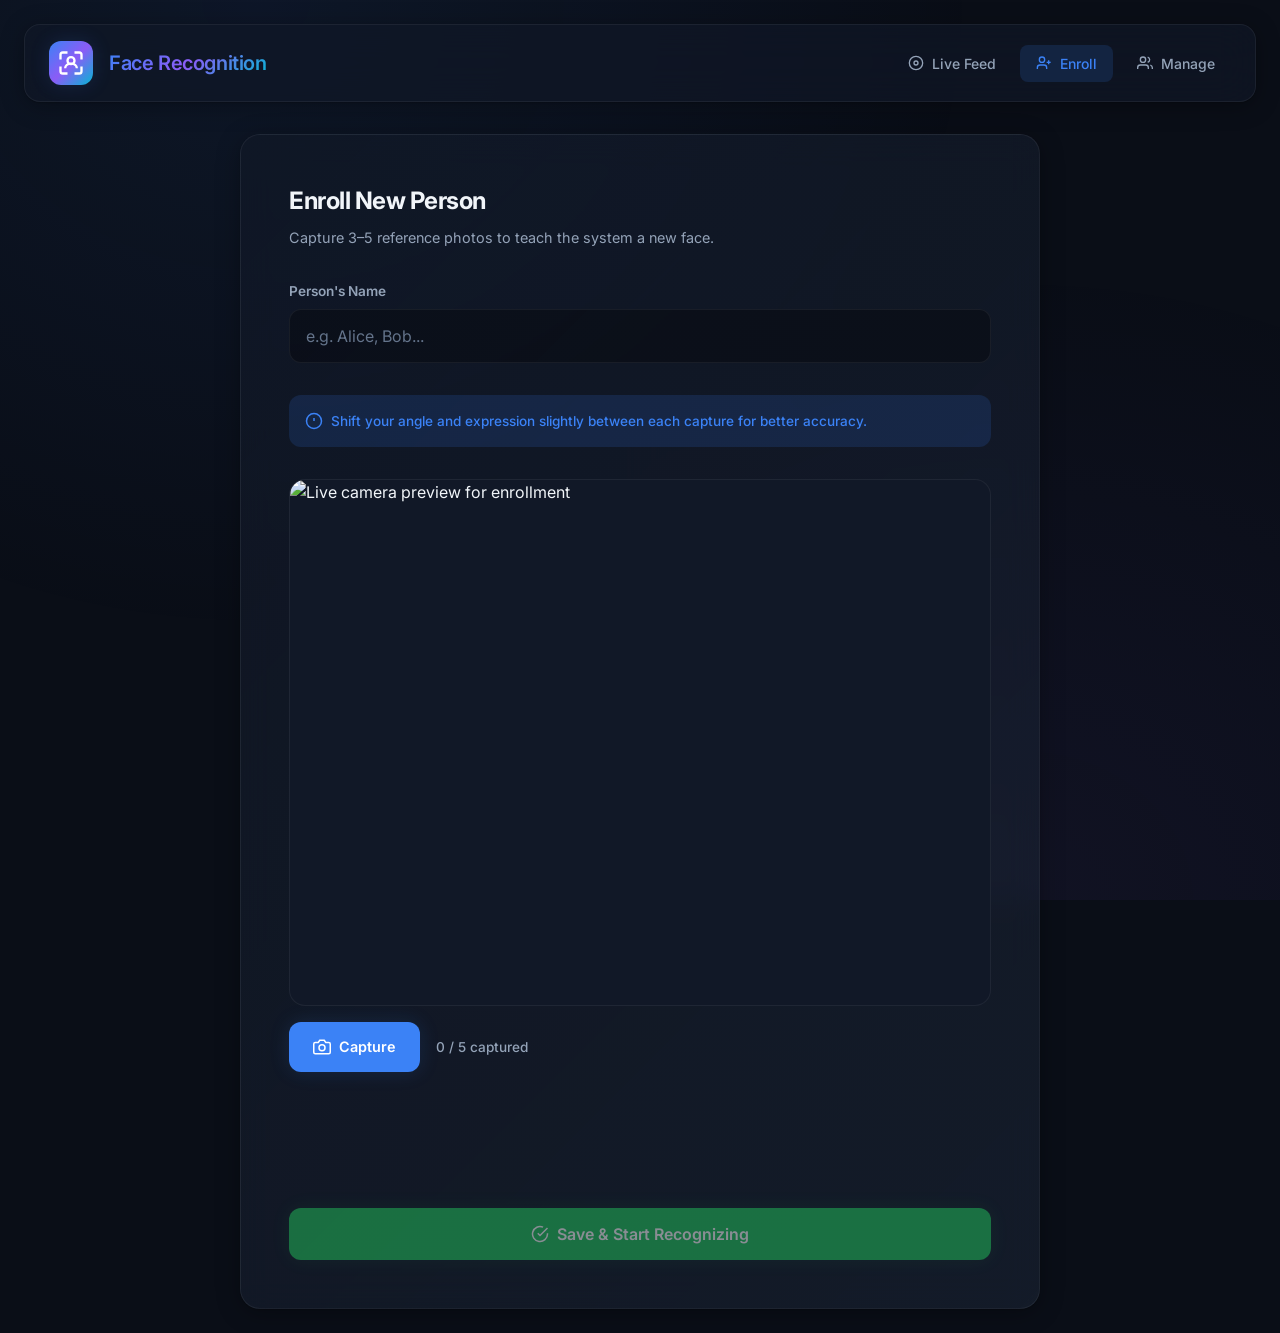
==== templates/enroll.html @ c40dbda9 "Add enrollment HTML page for face recognition This file contains the HTML structure for the enrollme" ====
<!DOCTYPE html>
<html lang="en">
<head>
    <meta charset="UTF-8">
    <meta name="viewport" content="width=device-width, initial-scale=1.0">
    <meta name="description" content="Enroll a new person into the face recognition system — capture reference photos from your webcam.">
    <title>Face Recognition — Enroll New Person</title>
    <link rel="preconnect" href="https://fonts.googleapis.com">
    <link rel="preconnect" href="https://fonts.gstatic.com" crossorigin>
    <link href="https://fonts.googleapis.com/css2?family=Inter:wght@300;400;500;600;700&display=swap" rel="stylesheet">
    <link rel="stylesheet" href="/static/style.css">
</head>
<body>
    <div class="app-container">
        <!-- Header -->
        <header class="app-header">
            <div class="header-left">
                <div class="logo-icon">
                    <svg width="28" height="28" viewBox="0 0 24 24" fill="none" stroke="currentColor" stroke-width="2">
                        <path d="M9 3H5a2 2 0 0 0-2 2v4"/>
                        <path d="M15 3h4a2 2 0 0 1 2 2v4"/>
                        <path d="M9 21H5a2 2 0 0 1-2-2v-4"/>
                        <path d="M15 21h4a2 2 0 0 0 2-2v-4"/>
                        <circle cx="12" cy="10" r="3"/>
                        <path d="M7 16.5c0-2.5 2.2-4 5-4s5 1.5 5 4"/>
                    </svg>
                </div>
                <h1>Face Recognition</h1>
            </div>
            <nav class="header-nav">
                <a href="/" class="nav-link">
                    <svg width="16" height="16" viewBox="0 0 24 24" fill="none" stroke="currentColor" stroke-width="2">
                        <circle cx="12" cy="12" r="10"/>
                        <circle cx="12" cy="12" r="3"/>
                    </svg>
                    Live Feed
                </a>
                <a href="/enroll" class="nav-link active">
                    <svg width="16" height="16" viewBox="0 0 24 24" fill="none" stroke="currentColor" stroke-width="2">
                        <path d="M16 21v-2a4 4 0 0 0-4-4H6a4 4 0 0 0-4 4v2"/>
                        <circle cx="9" cy="7" r="4"/>
                        <line x1="19" y1="8" x2="19" y2="14"/>
                        <line x1="22" y1="11" x2="16" y2="11"/>
                    </svg>
                    Enroll
                </a>
                <a href="/people" class="nav-link">
                    <svg width="16" height="16" viewBox="0 0 24 24" fill="none" stroke="currentColor" stroke-width="2">
                        <path d="M17 21v-2a4 4 0 0 0-4-4H5a4 4 0 0 0-4 4v2"/>
                        <circle cx="9" cy="7" r="4"/>
                        <path d="M23 21v-2a4 4 0 0 0-3-3.87"/>
                        <path d="M16 3.13a4 4 0 0 1 0 7.75"/>
                    </svg>
                    Manage
                </a>
            </nav>
        </header>

        <!-- Main Content -->
        <main class="main-content" style="grid-template-columns: 1fr;">
            <div class="enroll-container">
                <div class="enroll-card">
                    <h2>Enroll New Person</h2>
                    <p class="subtitle">Capture 3–5 reference photos to teach the system a new face.</p>

                    <div id="message-area"></div>

                    <!-- Name Input -->
                    <div class="form-group">
                        <label for="person-name">Person's Name</label>
                        <input type="text" id="person-name" placeholder="e.g. Alice, Bob..." autocomplete="off">
                    </div>

                    <!-- Capture Instructions -->
                    <div class="capture-instruction">
                        <svg width="18" height="18" viewBox="0 0 24 24" fill="none" stroke="currentColor" stroke-width="2">
                            <circle cx="12" cy="12" r="10"/>
                            <line x1="12" y1="8" x2="12" y2="12"/>
                            <line x1="12" y1="16" x2="12.01" y2="16"/>
                        </svg>
                        Shift your angle and expression slightly between each capture for better accuracy.
                    </div>

                    <!-- Live Preview -->
                    <div class="capture-area">
                        <div class="capture-preview-wrapper">
                            <img id="capture-preview" alt="Live camera preview for enrollment">
                            <script>
                                const capturePreview = document.getElementById('capture-preview');
                                const captureState = { active: false, stream: null, timer: null, video: null, canvas: null, ctx: null, lastDataUrl: null };

                                async function startCapturePreview() {
                                    if (captureState.active) return;
                                    try {
                                        const stream = await navigator.mediaDevices.getUserMedia({ video: { facingMode: 'user' }, audio: false });
                                        captureState.stream = stream;
                                        captureState.active = true;
                                        captureState.video = document.createElement('video');
                                        captureState.video.autoplay = true;
                                        captureState.video.playsInline = true;
                                        captureState.video.muted = true;
                                        captureState.video.srcObject = stream;
                                        await captureState.video.play();
                                        captureState.canvas = document.createElement('canvas');
                                        captureState.ctx = captureState.canvas.getContext('2d');

                                        function renderPreview() {
                                            if (!captureState.active || !captureState.ctx) return;
                                            captureState.canvas.width = 640;
                                            captureState.canvas.height = 480;
                                            captureState.ctx.drawImage(captureState.video, 0, 0, 640, 480);
                                            captureState.lastDataUrl = captureState.canvas.toDataURL('image/jpeg', 0.85);
                                            capturePreview.src = captureState.lastDataUrl;
                                        }

                                        captureState.timer = setInterval(renderPreview, 120);
                                    } catch (error) {
                                        console.error('Capture preview failed', error);
                                    }
                                }

                                async function stopCapturePreview() {
                                    captureState.active = false;
                                    if (captureState.timer) clearInterval(captureState.timer);
                                    if (captureState.stream) {
                                        captureState.stream.getTracks().forEach(track => track.stop());
                                    }
                                    captureState.stream = null;
                                }

                                document.addEventListener('visibilitychange', async () => {
                                    if (document.hidden) {
                                        await stopCapturePreview();
                                    } else {
                                        await startCapturePreview();
                                    }
                                });

                                window.addEventListener('pageshow', startCapturePreview);
                                startCapturePreview();
                            </script>
                        </div>
                        <div class="capture-controls">
                            <button id="capture-btn" class="btn btn-capture" onclick="captureFrame()">
                                <svg width="18" height="18" viewBox="0 0 24 24" fill="none" stroke="currentColor" stroke-width="2">
                                    <path d="M23 19a2 2 0 0 1-2 2H3a2 2 0 0 1-2-2V8a2 2 0 0 1 2-2h4l2-3h6l2 3h4a2 2 0 0 1 2 2z"/>
                                    <circle cx="12" cy="13" r="4"/>
                                </svg>
                                Capture
                            </button>
                            <span class="capture-count" id="capture-count">0 / 5 captured</span>
                        </div>
                    </div>

                    <!-- Thumbnails of captured photos -->
                    <div class="thumbnails" id="thumbnails"></div>

                    <!-- Submit -->
                    <button id="submit-btn" class="btn btn-submit" onclick="submitEnrollment()" disabled>
                        <svg width="18" height="18" viewBox="0 0 24 24" fill="none" stroke="currentColor" stroke-width="2">
                            <path d="M22 11.08V12a10 10 0 1 1-5.93-9.14"/>
                            <polyline points="22 4 12 14.01 9 11.01"/>
                        </svg>
                        Save & Start Recognizing
                    </button>
                </div>
            </div>
        </main>
    </div>

    <script>
        const MAX_CAPTURES = 5;
        const MIN_CAPTURES = 3;
        let capturedBlobs = [];

        function showMessage(text, type) {
            const area = document.getElementById('message-area');
            area.innerHTML = `<div class="message message-${type}">${text}</div>`;
            if (type === 'success') {
                setTimeout(() => { window.location.href = '/'; }, 2000);
            }
        }

        async function captureFrame() {
            const name = document.getElementById('person-name').value.trim();
            if (!name) {
                showMessage('Please enter a name first.', 'error');
                return;
            }

            if (capturedBlobs.length >= MAX_CAPTURES) {
                showMessage('Maximum captures reached. Submit to save.', 'error');
                return;
            }

            try {
                if (!captureState.canvas || !captureState.ctx || !captureState.video || captureState.video.readyState < 2) {
                    showMessage('Camera preview is not ready yet. Please wait a moment and try again.', 'error');
                    return;
                }

                captureState.canvas.width = 640;
                captureState.canvas.height = 480;
                captureState.ctx.drawImage(captureState.video, 0, 0, 640, 480);
                const blob = await new Promise((resolve, reject) => {
                    captureState.canvas.toBlob((result) => {
                        if (result) {
                            resolve(result);
                        } else {
                            reject(new Error('Could not create image blob'));
                        }
                    }, 'image/jpeg', 0.9);
                });

                capturedBlobs.push(blob);

                // Add thumbnail
                const url = URL.createObjectURL(blob);
                const thumbs = document.getElementById('thumbnails');
                const div = document.createElement('div');
                div.className = 'thumbnail';
                div.innerHTML = `<img src="${url}" alt="Capture ${capturedBlobs.length}">`;
                thumbs.appendChild(div);

                // Update count
                const count = capturedBlobs.length;
                document.getElementById('capture-count').textContent = `${count} / ${MAX_CAPTURES} captured`;

                // Enable submit if enough captures
                document.getElementById('submit-btn').disabled = count < MIN_CAPTURES;

                // Disable capture if max reached
                if (count >= MAX_CAPTURES) {
                    document.getElementById('capture-btn').disabled = true;
                }
            } catch (err) {
                showMessage('Failed to capture frame. Is the camera running?', 'error');
            }
        }

        async function submitEnrollment() {
            const name = document.getElementById('person-name').value.trim();
            if (!name) {
                showMessage('Please enter a name.', 'error');
                return;
            }

            if (capturedBlobs.length < MIN_CAPTURES) {
                showMessage(`Please capture at least ${MIN_CAPTURES} photos.`, 'error');
                return;
            }

            // Disable buttons during submission
            document.getElementById('submit-btn').disabled = true;
            document.getElementById('capture-btn').disabled = true;
            document.getElementById('submit-btn').textContent = 'Saving...';

            const formData = new FormData();
            formData.append('name', name);
            capturedBlobs.forEach((blob, i) => {
                formData.append('images', blob, `${name}_${i + 1}.jpg`);
            });

            try {
                const resp = await fetch('/enroll', {
                    method: 'POST',
                    body: formData,
                });
                const data = await resp.json();

                if (data.success) {
                    showMessage(data.message + ' Redirecting...', 'success');
                } else {
                    showMessage(data.error || 'Enrollment failed.', 'error');
                    document.getElementById('submit-btn').disabled = false;
                    document.getElementById('submit-btn').textContent = 'Save & Start Recognizing';
                }
            } catch (err) {
                showMessage('Network error during enrollment.', 'error');
                document.getElementById('submit-btn').disabled = false;
                document.getElementById('submit-btn').textContent = 'Save & Start Recognizing';
            }
        }
    </script>
</body>
</html>
---- static/style.css ----
/* ==========================================================================
   Face Recognition Web App — Style System
   Modern dark theme with glassmorphism, premium typography, and micro-animations.
   ========================================================================== */

/* --- Reset & Base --- */
*,
*::before,
*::after {
    margin: 0;
    padding: 0;
    box-sizing: border-box;
}

:root {
    /* Color palette */
    --bg-primary: #0a0e17;
    --bg-secondary: #111827;
    --bg-card: rgba(17, 24, 39, 0.7);
    --bg-card-hover: rgba(25, 35, 55, 0.8);
    --glass-border: rgba(255, 255, 255, 0.06);
    --glass-shine: rgba(255, 255, 255, 0.03);

    --text-primary: #f1f5f9;
    --text-secondary: #94a3b8;
    --text-muted: #64748b;

    --accent-green: #22c55e;
    --accent-green-soft: rgba(34, 197, 94, 0.15);
    --accent-blue: #3b82f6;
    --accent-blue-soft: rgba(59, 130, 246, 0.15);
    --accent-cyan: #06b6d4;
    --accent-cyan-soft: rgba(6, 182, 212, 0.12);
    --accent-red: #ef4444;
    --accent-red-soft: rgba(239, 68, 68, 0.15);
    --accent-purple: #a78bfa;
    --accent-purple-soft: rgba(167, 139, 250, 0.12);

    /* Gradients */
    --gradient-brand: linear-gradient(135deg, #3b82f6, #8b5cf6, #06b6d4);
    --gradient-card: linear-gradient(135deg, var(--bg-card), rgba(30, 41, 59, 0.5));

    /* Spacing */
    --space-xs: 4px;
    --space-sm: 8px;
    --space-md: 16px;
    --space-lg: 24px;
    --space-xl: 32px;
    --space-2xl: 48px;

    /* Radius */
    --radius-sm: 8px;
    --radius-md: 12px;
    --radius-lg: 16px;
    --radius-xl: 20px;

    /* Shadows */
    --shadow-card: 0 4px 24px rgba(0, 0, 0, 0.3), 0 1px 2px rgba(0, 0, 0, 0.2);
    --shadow-glow-blue: 0 0 20px rgba(59, 130, 246, 0.15);
    --shadow-glow-green: 0 0 20px rgba(34, 197, 94, 0.15);

    /* Transitions */
    --transition-fast: 150ms ease;
    --transition-normal: 250ms ease;
    --transition-smooth: 350ms cubic-bezier(0.4, 0, 0.2, 1);
}

html {
    font-size: 16px;
    -webkit-font-smoothing: antialiased;
    -moz-osx-font-smoothing: grayscale;
}

body {
    font-family: 'Inter', -apple-system, BlinkMacSystemFont, 'Segoe UI', Roboto, sans-serif;
    background: var(--bg-primary);
    color: var(--text-primary);
    min-height: 100vh;
    line-height: 1.5;
}

/* Subtle background texture */
body::before {
    content: '';
    position: fixed;
    inset: 0;
    background:
        radial-gradient(ellipse at 20% 0%, rgba(59, 130, 246, 0.08) 0%, transparent 50%),
        radial-gradient(ellipse at 80% 100%, rgba(139, 92, 246, 0.06) 0%, transparent 50%);
    pointer-events: none;
    z-index: 0;
}

/* --- Layout --- */
.app-container {
    position: relative;
    z-index: 1;
    max-width: 1400px;
    margin: 0 auto;
    padding: var(--space-lg);
    min-height: 100vh;
    display: flex;
    flex-direction: column;
}

/* --- Header --- */
.app-header {
    display: flex;
    align-items: center;
    justify-content: space-between;
    padding: var(--space-md) var(--space-lg);
    margin-bottom: var(--space-xl);
    background: var(--bg-card);
    backdrop-filter: blur(20px);
    -webkit-backdrop-filter: blur(20px);
    border: 1px solid var(--glass-border);
    border-radius: var(--radius-lg);
    box-shadow: var(--shadow-card);
}

.header-left {
    display: flex;
    align-items: center;
    gap: var(--space-md);
}

.logo-icon {
    width: 44px;
    height: 44px;
    display: flex;
    align-items: center;
    justify-content: center;
    background: var(--gradient-brand);
    border-radius: var(--radius-md);
    color: white;
    box-shadow: var(--shadow-glow-blue);
}

.app-header h1 {
    font-size: 1.25rem;
    font-weight: 600;
    letter-spacing: -0.02em;
    background: var(--gradient-brand);
    -webkit-background-clip: text;
    -webkit-text-fill-color: transparent;
    background-clip: text;
}

.header-nav {
    display: flex;
    gap: var(--space-sm);
}

.nav-link {
    display: flex;
    align-items: center;
    gap: var(--space-sm);
    padding: var(--space-sm) var(--space-md);
    border-radius: var(--radius-sm);
    text-decoration: none;
    color: var(--text-secondary);
    font-size: 0.875rem;
    font-weight: 500;
    transition: all var(--transition-normal);
}

.nav-link:hover {
    color: var(--text-primary);
    background: rgba(255, 255, 255, 0.05);
}

.nav-link.active {
    color: var(--accent-blue);
    background: var(--accent-blue-soft);
}

/* --- Main Content --- */
.main-content {
    display: grid;
    grid-template-columns: 1fr 320px;
    gap: var(--space-xl);
    flex: 1;
}

/* --- Video Feed --- */
.video-section {
    display: flex;
    flex-direction: column;
}

.video-wrapper {
    position: relative;
    background: var(--bg-secondary);
    border-radius: var(--radius-xl);
    overflow: hidden;
    border: 1px solid var(--glass-border);
    box-shadow: var(--shadow-card);
    aspect-ratio: 4/3;
}

.video-wrapper img {
    width: 100%;
    height: 100%;
    object-fit: cover;
    display: block;
}

.video-badge {
    position: absolute;
    top: var(--space-md);
    left: var(--space-md);
    display: flex;
    align-items: center;
    gap: 6px;
    padding: 4px 12px;
    border-radius: 20px;
    font-size: 0.7rem;
    font-weight: 700;
    letter-spacing: 0.08em;
    text-transform: uppercase;
    z-index: 2;
}

.live-badge {
    background: rgba(239, 68, 68, 0.85);
    color: white;
    backdrop-filter: blur(8px);
    -webkit-backdrop-filter: blur(8px);
}

.pulse-dot {
    width: 8px;
    height: 8px;
    background: white;
    border-radius: 50%;
    animation: pulse 1.5s ease-in-out infinite;
}

@keyframes pulse {
    0%, 100% { opacity: 1; transform: scale(1); }
    50% { opacity: 0.5; transform: scale(0.8); }
}

/* --- Info Panel --- */
.info-panel {
    display: flex;
    flex-direction: column;
    gap: var(--space-md);
}

.panel-card {
    display: flex;
    align-items: center;
    gap: var(--space-md);
    padding: var(--space-lg);
    background: var(--gradient-card);
    backdrop-filter: blur(16px);
    -webkit-backdrop-filter: blur(16px);
    border: 1px solid var(--glass-border);
    border-radius: var(--radius-lg);
    box-shadow: var(--shadow-card);
    transition: all var(--transition-smooth);
}

.panel-card:hover {
    background: var(--bg-card-hover);
    border-color: rgba(255, 255, 255, 0.1);
    transform: translateY(-2px);
}

.card-icon {
    width: 48px;
    height: 48px;
    display: flex;
    align-items: center;
    justify-content: center;
    border-radius: var(--radius-md);
    flex-shrink: 0;
}

.people-icon {
    background: var(--accent-green-soft);
    color: var(--accent-green);
}

.fps-icon {
    background: var(--accent-cyan-soft);
    color: var(--accent-cyan);
}

.threshold-icon {
    background: var(--accent-purple-soft);
    color: var(--accent-purple);
}

.card-content {
    display: flex;
    flex-direction: column;
}

.card-value {
    font-size: 1.5rem;
    font-weight: 700;
    letter-spacing: -0.02em;
    line-height: 1.2;
}

.card-label {
    font-size: 0.8rem;
    color: var(--text-muted);
    font-weight: 500;
}

/* --- Enroll Button --- */
.enroll-button {
    display: flex;
    align-items: center;
    justify-content: center;
    gap: var(--space-sm);
    padding: var(--space-md) var(--space-lg);
    background: var(--gradient-brand);
    color: white;
    border: none;
    border-radius: var(--radius-md);
    font-size: 0.9rem;
    font-weight: 600;
    font-family: inherit;
    text-decoration: none;
    cursor: pointer;
    transition: all var(--transition-smooth);
    box-shadow: var(--shadow-glow-blue);
}

.enroll-button:hover {
    transform: translateY(-2px);
    box-shadow: 0 0 30px rgba(59, 130, 246, 0.3);
}

.enroll-button:active {
    transform: translateY(0);
}

/* --- Pipeline Info --- */
.pipeline-info {
    padding: var(--space-lg);
    background: var(--gradient-card);
    backdrop-filter: blur(16px);
    -webkit-backdrop-filter: blur(16px);
    border: 1px solid var(--glass-border);
    border-radius: var(--radius-lg);
    box-shadow: var(--shadow-card);
}

.pipeline-info h3 {
    font-size: 0.8rem;
    font-weight: 600;
    text-transform: uppercase;
    letter-spacing: 0.08em;
    color: var(--text-muted);
    margin-bottom: var(--space-md);
}

.pipeline-steps {
    display: flex;
    flex-direction: column;
    gap: 0;
}

.pipeline-step {
    display: flex;
    align-items: center;
    gap: var(--space-md);
    padding: var(--space-sm) 0;
}

.step-number {
    width: 28px;
    height: 28px;
    display: flex;
    align-items: center;
    justify-content: center;
    background: var(--accent-blue-soft);
    color: var(--accent-blue);
    border-radius: 50%;
    font-size: 0.75rem;
    font-weight: 700;
    flex-shrink: 0;
}

.step-text {
    display: flex;
    flex-direction: column;
}

.step-text strong {
    font-size: 0.85rem;
    font-weight: 600;
    color: var(--text-primary);
}

.step-text span {
    font-size: 0.75rem;
    color: var(--text-muted);
}

.pipeline-connector {
    width: 2px;
    height: 12px;
    background: rgba(59, 130, 246, 0.2);
    margin-left: 13px;
    border-radius: 1px;
}

/* ==========================================================================
   Enrollment Page
   ========================================================================== */

.enroll-container {
    max-width: 800px;
    margin: 0 auto;
    width: 100%;
}

.enroll-card {
    background: var(--gradient-card);
    backdrop-filter: blur(16px);
    -webkit-backdrop-filter: blur(16px);
    border: 1px solid var(--glass-border);
    border-radius: var(--radius-xl);
    box-shadow: var(--shadow-card);
    padding: var(--space-2xl);
}

.enroll-card h2 {
    font-size: 1.5rem;
    font-weight: 700;
    letter-spacing: -0.02em;
    margin-bottom: var(--space-sm);
}

.enroll-card .subtitle {
    color: var(--text-secondary);
    font-size: 0.9rem;
    margin-bottom: var(--space-xl);
}

.form-group {
    margin-bottom: var(--space-xl);
}

.form-group label {
    display: block;
    font-size: 0.85rem;
    font-weight: 600;
    margin-bottom: var(--space-sm);
    color: var(--text-secondary);
}

.form-group input[type="text"] {
    width: 100%;
    padding: var(--space-md);
    background: rgba(0, 0, 0, 0.3);
    border: 1px solid var(--glass-border);
    border-radius: var(--radius-md);
    color: var(--text-primary);
    font-family: inherit;
    font-size: 1rem;
    transition: border-color var(--transition-normal);
    outline: none;
}

.form-group input[type="text"]:focus {
    border-color: var(--accent-blue);
    box-shadow: 0 0 0 3px var(--accent-blue-soft);
}

.form-group input[type="text"]::placeholder {
    color: var(--text-muted);
}

/* Capture area */
.capture-area {
    margin-bottom: var(--space-xl);
}

.capture-preview-wrapper {
    position: relative;
    background: var(--bg-secondary);
    border-radius: var(--radius-lg);
    overflow: hidden;
    border: 1px solid var(--glass-border);
    aspect-ratio: 4/3;
    margin-bottom: var(--space-md);
}

.capture-preview-wrapper img {
    width: 100%;
    height: 100%;
    object-fit: cover;
    display: block;
}

.capture-controls {
    display: flex;
    gap: var(--space-md);
    align-items: center;
}

.btn {
    display: inline-flex;
    align-items: center;
    justify-content: center;
    gap: var(--space-sm);
    padding: var(--space-md) var(--space-lg);
    border: none;
    border-radius: var(--radius-md);
    font-family: inherit;
    font-size: 0.9rem;
    font-weight: 600;
    cursor: pointer;
    transition: all var(--transition-smooth);
}

.btn-capture {
    background: var(--accent-blue);
    color: white;
    box-shadow: var(--shadow-glow-blue);
}

.btn-capture:hover {
    background: #2563eb;
    transform: translateY(-1px);
    box-shadow: 0 0 30px rgba(59, 130, 246, 0.3);
}

.btn-capture:disabled {
    opacity: 0.5;
    cursor: not-allowed;
    transform: none;
}

.btn-submit {
    background: var(--accent-green);
    color: white;
    box-shadow: var(--shadow-glow-green);
    width: 100%;
    padding: var(--space-md) var(--space-xl);
    font-size: 1rem;
}

.btn-submit:hover {
    background: #16a34a;
    transform: translateY(-1px);
}

.btn-submit:disabled {
    opacity: 0.5;
    cursor: not-allowed;
    transform: none;
}

.capture-count {
    font-size: 0.85rem;
    color: var(--text-secondary);
    font-weight: 500;
}

/* Thumbnails */
.thumbnails {
    display: flex;
    gap: var(--space-sm);
    flex-wrap: wrap;
    margin-bottom: var(--space-xl);
    min-height: 72px;
}

.thumbnail {
    width: 72px;
    height: 72px;
    border-radius: var(--radius-sm);
    overflow: hidden;
    border: 2px solid var(--accent-green);
    animation: fadeScaleIn 0.3s ease;
}

.thumbnail img {
    width: 100%;
    height: 100%;
    object-fit: cover;
}

@keyframes fadeScaleIn {
    from { opacity: 0; transform: scale(0.8); }
    to { opacity: 1; transform: scale(1); }
}

/* Capture instruction */
.capture-instruction {
    display: flex;
    align-items: center;
    gap: var(--space-sm);
    padding: var(--space-md);
    background: var(--accent-blue-soft);
    border-radius: var(--radius-md);
    margin-bottom: var(--space-xl);
    font-size: 0.85rem;
    color: var(--accent-blue);
    font-weight: 500;
}

/* Success / Error messages */
.message {
    padding: var(--space-md) var(--space-lg);
    border-radius: var(--radius-md);
    font-size: 0.9rem;
    font-weight: 500;
    margin-bottom: var(--space-lg);
    animation: fadeScaleIn 0.3s ease;
}

.message-success {
    background: var(--accent-green-soft);
    color: var(--accent-green);
    border: 1px solid rgba(34, 197, 94, 0.2);
}

.message-error {
    background: var(--accent-red-soft);
    color: var(--accent-red);
    border: 1px solid rgba(239, 68, 68, 0.2);
}

/* ==========================================================================
   Responsive
   ========================================================================== */

@media (max-width: 900px) {
    .main-content {
        grid-template-columns: 1fr;
    }

    .info-panel {
        display: grid;
        grid-template-columns: repeat(3, 1fr);
        gap: var(--space-md);
    }

    .enroll-button {
        grid-column: 1 / -1;
    }

    .pipeline-info {
        grid-column: 1 / -1;
    }
}

@media (max-width: 600px) {
    .app-container {
        padding: var(--space-md);
    }

    .app-header {
        flex-direction: column;
        gap: var(--space-md);
        padding: var(--space-md);
    }

    .info-panel {
        grid-template-columns: 1fr;
    }

    .panel-card {
        padding: var(--space-md);
    }
}
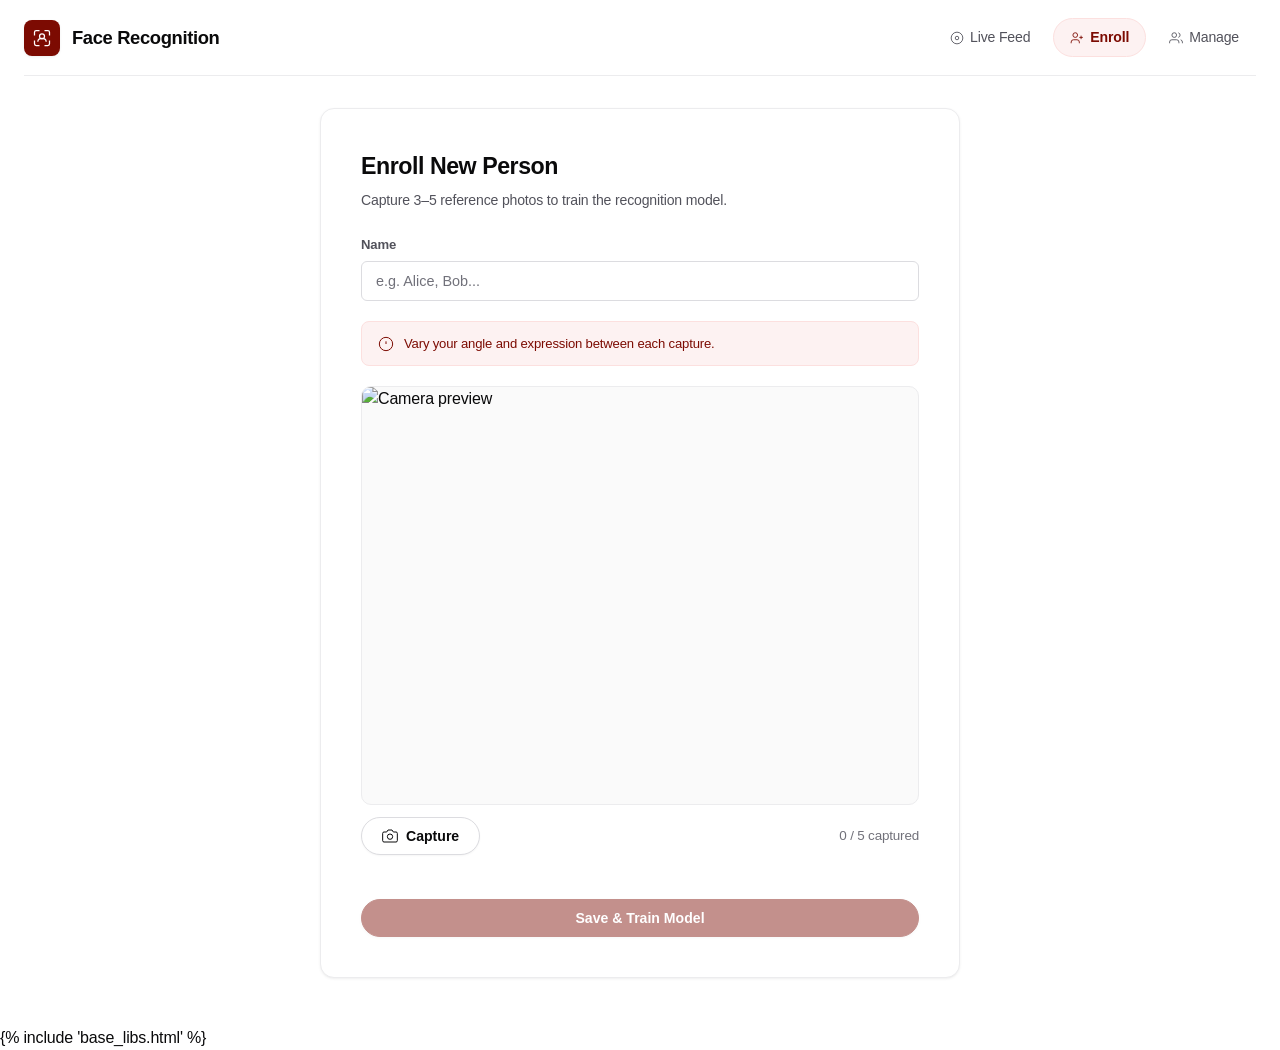
==== commit 4baef849: "Refactor enroll.html for clarity and functionality Updated the enrollment page to improve clarity an" ====
--- a/templates/enroll.html
+++ b/templates/enroll.html
@@ -1,22 +1,18 @@
 <!DOCTYPE html>
-<html lang="en">
+<html lang="en" class="lenis">
 <head>
     <meta charset="UTF-8">
     <meta name="viewport" content="width=device-width, initial-scale=1.0">
-    <meta name="description" content="Enroll a new person into the face recognition system — capture reference photos from your webcam.">
-    <title>Face Recognition — Enroll New Person</title>
-    <link rel="preconnect" href="https://fonts.googleapis.com">
-    <link rel="preconnect" href="https://fonts.gstatic.com" crossorigin>
-    <link href="https://fonts.googleapis.com/css2?family=Inter:wght@300;400;500;600;700&display=swap" rel="stylesheet">
+    <meta name="description" content="Enroll a new person into the face recognition system.">
+    <title>Face Recognition — Enroll</title>
     <link rel="stylesheet" href="/static/style.css">
 </head>
 <body>
     <div class="app-container">
-        <!-- Header -->
         <header class="app-header">
             <div class="header-left">
                 <div class="logo-icon">
-                    <svg width="28" height="28" viewBox="0 0 24 24" fill="none" stroke="currentColor" stroke-width="2">
+                    <svg width="20" height="20" viewBox="0 0 24 24" fill="none" stroke="currentColor" stroke-width="1.5">
                         <path d="M9 3H5a2 2 0 0 0-2 2v4"/>
                         <path d="M15 3h4a2 2 0 0 1 2 2v4"/>
                         <path d="M9 21H5a2 2 0 0 1-2-2v-4"/>
@@ -29,62 +25,41 @@
             </div>
             <nav class="header-nav">
                 <a href="/" class="nav-link">
-                    <svg width="16" height="16" viewBox="0 0 24 24" fill="none" stroke="currentColor" stroke-width="2">
-                        <circle cx="12" cy="12" r="10"/>
-                        <circle cx="12" cy="12" r="3"/>
-                    </svg>
+                    <svg width="14" height="14" viewBox="0 0 24 24" fill="none" stroke="currentColor" stroke-width="1.5"><circle cx="12" cy="12" r="10"/><circle cx="12" cy="12" r="3"/></svg>
                     Live Feed
                 </a>
                 <a href="/enroll" class="nav-link active">
-                    <svg width="16" height="16" viewBox="0 0 24 24" fill="none" stroke="currentColor" stroke-width="2">
-                        <path d="M16 21v-2a4 4 0 0 0-4-4H6a4 4 0 0 0-4 4v2"/>
-                        <circle cx="9" cy="7" r="4"/>
-                        <line x1="19" y1="8" x2="19" y2="14"/>
-                        <line x1="22" y1="11" x2="16" y2="11"/>
-                    </svg>
+                    <svg width="14" height="14" viewBox="0 0 24 24" fill="none" stroke="currentColor" stroke-width="1.5"><path d="M16 21v-2a4 4 0 0 0-4-4H6a4 4 0 0 0-4 4v2"/><circle cx="9" cy="7" r="4"/><line x1="19" y1="8" x2="19" y2="14"/><line x1="22" y1="11" x2="16" y2="11"/></svg>
                     Enroll
                 </a>
                 <a href="/people" class="nav-link">
-                    <svg width="16" height="16" viewBox="0 0 24 24" fill="none" stroke="currentColor" stroke-width="2">
-                        <path d="M17 21v-2a4 4 0 0 0-4-4H5a4 4 0 0 0-4 4v2"/>
-                        <circle cx="9" cy="7" r="4"/>
-                        <path d="M23 21v-2a4 4 0 0 0-3-3.87"/>
-                        <path d="M16 3.13a4 4 0 0 1 0 7.75"/>
-                    </svg>
+                    <svg width="14" height="14" viewBox="0 0 24 24" fill="none" stroke="currentColor" stroke-width="1.5"><path d="M17 21v-2a4 4 0 0 0-4-4H5a4 4 0 0 0-4 4v2"/><circle cx="9" cy="7" r="4"/><path d="M23 21v-2a4 4 0 0 0-3-3.87"/><path d="M16 3.13a4 4 0 0 1 0 7.75"/></svg>
                     Manage
                 </a>
             </nav>
         </header>
 
-        <!-- Main Content -->
         <main class="main-content" style="grid-template-columns: 1fr;">
             <div class="enroll-container">
                 <div class="enroll-card">
                     <h2>Enroll New Person</h2>
-                    <p class="subtitle">Capture 3–5 reference photos to teach the system a new face.</p>
+                    <p class="subtitle">Capture 3–5 reference photos to train the recognition model.</p>
 
                     <div id="message-area"></div>
 
-                    <!-- Name Input -->
                     <div class="form-group">
-                        <label for="person-name">Person's Name</label>
+                        <label for="person-name">Name</label>
                         <input type="text" id="person-name" placeholder="e.g. Alice, Bob..." autocomplete="off">
                     </div>
 
-                    <!-- Capture Instructions -->
                     <div class="capture-instruction">
-                        <svg width="18" height="18" viewBox="0 0 24 24" fill="none" stroke="currentColor" stroke-width="2">
-                            <circle cx="12" cy="12" r="10"/>
-                            <line x1="12" y1="8" x2="12" y2="12"/>
-                            <line x1="12" y1="16" x2="12.01" y2="16"/>
-                        </svg>
-                        Shift your angle and expression slightly between each capture for better accuracy.
+                        <svg width="16" height="16" viewBox="0 0 24 24" fill="none" stroke="currentColor" stroke-width="1.5"><circle cx="12" cy="12" r="10"/><line x1="12" y1="8" x2="12" y2="12"/><line x1="12" y1="16" x2="12.01" y2="16"/></svg>
+                        Vary your angle and expression between each capture.
                     </div>
 
-                    <!-- Live Preview -->
                     <div class="capture-area">
                         <div class="capture-preview-wrapper">
-                            <img id="capture-preview" alt="Live camera preview for enrollment">
+                            <img id="capture-preview" alt="Camera preview">
                             <script>
                                 const capturePreview = document.getElementById('capture-preview');
                                 const captureState = { active: false, stream: null, timer: null, video: null, canvas: null, ctx: null, lastDataUrl: null };
@@ -129,39 +104,26 @@
                                 }
 
                                 document.addEventListener('visibilitychange', async () => {
-                                    if (document.hidden) {
-                                        await stopCapturePreview();
-                                    } else {
-                                        await startCapturePreview();
-                                    }
+                                    if (document.hidden) await stopCapturePreview();
+                                    else await startCapturePreview();
                                 });
-
                                 window.addEventListener('pageshow', startCapturePreview);
                                 startCapturePreview();
                             </script>
                         </div>
                         <div class="capture-controls">
                             <button id="capture-btn" class="btn btn-capture" onclick="captureFrame()">
-                                <svg width="18" height="18" viewBox="0 0 24 24" fill="none" stroke="currentColor" stroke-width="2">
-                                    <path d="M23 19a2 2 0 0 1-2 2H3a2 2 0 0 1-2-2V8a2 2 0 0 1 2-2h4l2-3h6l2 3h4a2 2 0 0 1 2 2z"/>
-                                    <circle cx="12" cy="13" r="4"/>
-                                </svg>
+                                <svg width="16" height="16" viewBox="0 0 24 24" fill="none" stroke="currentColor" stroke-width="1.5"><path d="M23 19a2 2 0 0 1-2 2H3a2 2 0 0 1-2-2V8a2 2 0 0 1 2-2h4l2-3h6l2 3h4a2 2 0 0 1 2 2z"/><circle cx="12" cy="13" r="4"/></svg>
                                 Capture
                             </button>
                             <span class="capture-count" id="capture-count">0 / 5 captured</span>
                         </div>
                     </div>
 
-                    <!-- Thumbnails of captured photos -->
                     <div class="thumbnails" id="thumbnails"></div>
 
-                    <!-- Submit -->
                     <button id="submit-btn" class="btn btn-submit" onclick="submitEnrollment()" disabled>
-                        <svg width="18" height="18" viewBox="0 0 24 24" fill="none" stroke="currentColor" stroke-width="2">
-                            <path d="M22 11.08V12a10 10 0 1 1-5.93-9.14"/>
-                            <polyline points="22 4 12 14.01 9 11.01"/>
-                        </svg>
-                        Save & Start Recognizing
+                        Save & Train Model
                     </button>
                 </div>
             </div>
@@ -176,45 +138,26 @@
         function showMessage(text, type) {
             const area = document.getElementById('message-area');
             area.innerHTML = `<div class="message message-${type}">${text}</div>`;
-            if (type === 'success') {
-                setTimeout(() => { window.location.href = '/'; }, 2000);
-            }
+            if (type === 'success') setTimeout(() => { window.location.href = '/'; }, 1800);
         }
 
         async function captureFrame() {
             const name = document.getElementById('person-name').value.trim();
-            if (!name) {
-                showMessage('Please enter a name first.', 'error');
-                return;
-            }
-
-            if (capturedBlobs.length >= MAX_CAPTURES) {
-                showMessage('Maximum captures reached. Submit to save.', 'error');
-                return;
-            }
+            if (!name) { showMessage('Please enter a name first.', 'error'); return; }
+            if (capturedBlobs.length >= MAX_CAPTURES) { showMessage('Maximum captures reached.', 'error'); return; }
 
             try {
                 if (!captureState.canvas || !captureState.ctx || !captureState.video || captureState.video.readyState < 2) {
-                    showMessage('Camera preview is not ready yet. Please wait a moment and try again.', 'error');
-                    return;
+                    showMessage('Camera initializing, please wait...', 'error'); return;
                 }
-
                 captureState.canvas.width = 640;
                 captureState.canvas.height = 480;
                 captureState.ctx.drawImage(captureState.video, 0, 0, 640, 480);
                 const blob = await new Promise((resolve, reject) => {
-                    captureState.canvas.toBlob((result) => {
-                        if (result) {
-                            resolve(result);
-                        } else {
-                            reject(new Error('Could not create image blob'));
-                        }
-                    }, 'image/jpeg', 0.9);
+                    captureState.canvas.toBlob((r) => r ? resolve(r) : reject(new Error('Blob failed')), 'image/jpeg', 0.9);
                 });
 
                 capturedBlobs.push(blob);
-
-                // Add thumbnail
                 const url = URL.createObjectURL(blob);
                 const thumbs = document.getElementById('thumbnails');
                 const div = document.createElement('div');
@@ -222,65 +165,50 @@
                 div.innerHTML = `<img src="${url}" alt="Capture ${capturedBlobs.length}">`;
                 thumbs.appendChild(div);
 
-                // Update count
+                if (typeof gsap !== 'undefined') {
+                    gsap.from(div, { scale: 0.6, opacity: 0, duration: 0.35, ease: 'back.out(1.7)' });
+                }
+
                 const count = capturedBlobs.length;
                 document.getElementById('capture-count').textContent = `${count} / ${MAX_CAPTURES} captured`;
-
-                // Enable submit if enough captures
                 document.getElementById('submit-btn').disabled = count < MIN_CAPTURES;
-
-                // Disable capture if max reached
-                if (count >= MAX_CAPTURES) {
-                    document.getElementById('capture-btn').disabled = true;
-                }
+                if (count >= MAX_CAPTURES) document.getElementById('capture-btn').disabled = true;
             } catch (err) {
-                showMessage('Failed to capture frame. Is the camera running?', 'error');
+                showMessage('Failed to capture frame.', 'error');
             }
         }
 
         async function submitEnrollment() {
             const name = document.getElementById('person-name').value.trim();
-            if (!name) {
-                showMessage('Please enter a name.', 'error');
-                return;
-            }
-
-            if (capturedBlobs.length < MIN_CAPTURES) {
-                showMessage(`Please capture at least ${MIN_CAPTURES} photos.`, 'error');
-                return;
-            }
-
-            // Disable buttons during submission
+            if (!name) { showMessage('Please enter a name.', 'error'); return; }
+            if (capturedBlobs.length < MIN_CAPTURES) { showMessage(`Capture at least ${MIN_CAPTURES} photos.`, 'error'); return; }
+
             document.getElementById('submit-btn').disabled = true;
             document.getElementById('capture-btn').disabled = true;
             document.getElementById('submit-btn').textContent = 'Saving...';
 
             const formData = new FormData();
             formData.append('name', name);
-            capturedBlobs.forEach((blob, i) => {
-                formData.append('images', blob, `${name}_${i + 1}.jpg`);
-            });
+            capturedBlobs.forEach((blob, i) => formData.append('images', blob, `${name}_${i + 1}.jpg`));
 
             try {
-                const resp = await fetch('/enroll', {
-                    method: 'POST',
-                    body: formData,
-                });
+                const resp = await fetch('/enroll', { method: 'POST', body: formData });
                 const data = await resp.json();
-
                 if (data.success) {
                     showMessage(data.message + ' Redirecting...', 'success');
                 } else {
                     showMessage(data.error || 'Enrollment failed.', 'error');
                     document.getElementById('submit-btn').disabled = false;
-                    document.getElementById('submit-btn').textContent = 'Save & Start Recognizing';
+                    document.getElementById('submit-btn').textContent = 'Save & Train Model';
                 }
             } catch (err) {
-                showMessage('Network error during enrollment.', 'error');
+                showMessage('Network error.', 'error');
                 document.getElementById('submit-btn').disabled = false;
-                document.getElementById('submit-btn').textContent = 'Save & Start Recognizing';
+                document.getElementById('submit-btn').textContent = 'Save & Train Model';
             }
         }
     </script>
+
+    {% include 'base_libs.html' %}
 </body>
 </html>
--- a/static/style.css
+++ b/static/style.css
@@ -1,106 +1,149 @@
-/* ==========================================================================
-   Face Recognition Web App — Style System
-   Modern dark theme with glassmorphism, premium typography, and micro-animations.
-   ========================================================================== */
+/* ========================================================================
+   Face Recognition System — FISTA Solutions Light Design System
+   Theme: Crisp White Background (#ffffff) with Maroon (#7c0b02) & Red
+   Typography: Gellix
+   ======================================================================== */
+
+/* --- Gellix Font --- */
+@font-face {
+  font-family: 'gellix';
+  src: url('https://www.fistasolutions.com/_next/static/media/Gellix_Regular-s.p.c1b275dd.woff2') format('woff2');
+  font-weight: 400;
+  font-style: normal;
+  font-display: swap;
+}
+
+@font-face {
+  font-family: 'gellix';
+  src: url('https://www.fistasolutions.com/_next/static/media/Gellix_Medium-s.p.5c3abbc2.woff2') format('woff2');
+  font-weight: 500;
+  font-style: normal;
+  font-display: swap;
+}
+
+@font-face {
+  font-family: 'gellix';
+  src: url('https://www.fistasolutions.com/_next/static/media/Gellix_SemiBold-s.p.f6101fe4.woff2') format('woff2');
+  font-weight: 600;
+  font-style: normal;
+  font-display: swap;
+}
+
+@font-face {
+  font-family: 'gellix';
+  src: url('https://www.fistasolutions.com/_next/static/media/Gellix_Bold-s.p.51c8992e.woff2') format('woff2');
+  font-weight: 700;
+  font-style: normal;
+  font-display: swap;
+}
+
+/* --- Lenis Smooth Scroll --- */
+html.lenis, html.lenis body { height: auto; }
+.lenis.lenis-smooth { scroll-behavior: auto !important; }
+.lenis.lenis-smooth [data-lenis-prevent] { overscroll-behavior: contain; }
+.lenis.lenis-stopped { overflow: hidden; }
+
+/* --- Page Transition Overlay --- */
+.page-transition-overlay {
+    position: fixed;
+    inset: 0;
+    background: #ffffff;
+    z-index: 9999;
+    pointer-events: none;
+    opacity: 1;
+}
+
+/* --- Design Tokens (FISTA Solutions Palette) --- */
+:root {
+    --background: #ffffff;
+    --foreground: #0a0a0b;
+    --surface: #fafafa;
+    --surface-2: #f4f4f5;
+    --surface-warm: #f7f5f2;
+    --card: #ffffff;
+    --card-foreground: var(--foreground);
+
+    /* Text Hierarchy */
+    --text-primary: #0a0a0b;
+    --text-secondary: #52525b;
+    --text-muted: #71717a;
+
+    /* Maroon & Red Palette */
+    --primary: #7c0b02;
+    --primary-rgb: 124, 11, 2;
+    --primary-50: #fdf2f2;
+    --primary-100: #fce0df;
+    --primary-200: #f9c5c3;
+    --primary-300: #f49e9a;
+    --primary-400: #ec6b65;
+    --primary-500: #e04a42;
+    --primary-600: #c92d25;
+    --primary-700: #a7241d;
+    --primary-800: #8b201a;
+    --primary-900: #7c0b02;
+    --primary-950: #450603;
+
+    /* Status Accents */
+    --status-success: #009767;
+    --status-success-soft: #ecfdf5;
+    --status-success-border: #a7f3d0;
+
+    --status-danger: #c92d25;
+    --status-danger-soft: #fdf2f2;
+    --status-danger-border: #fce0df;
+
+    /* Borders */
+    --border: #ececee;
+    --border-strong: #dcdce0;
+    --border-hover: #c92d25;
+
+    /* Shadows */
+    --shadow-xs: 0 1px 2px 0 rgba(10, 10, 11, 0.04);
+    --shadow-sm: 0 1px 3px 0 rgba(10, 10, 11, 0.06), 0 1px 2px -1px rgba(10, 10, 11, 0.04);
+    --shadow-md: 0 4px 14px -3px rgba(10, 10, 11, 0.08), 0 2px 6px -2px rgba(10, 10, 11, 0.04);
+    --shadow-lg: 0 16px 40px -12px rgba(10, 10, 11, 0.12);
+
+    /* Typography & Sizing */
+    --font-stack: 'gellix', -apple-system, BlinkMacSystemFont, sans-serif;
+    --radius-sm: 6px;
+    --radius-md: 10px;
+    --radius-lg: 14px;
+    --radius-full: 9999px;
+    --transition: 180ms cubic-bezier(0.4, 0, 0.2, 1);
+}
 
 /* --- Reset & Base --- */
-*,
-*::before,
-*::after {
-    margin: 0;
-    padding: 0;
-    box-sizing: border-box;
-}
-
-:root {
-    /* Color palette */
-    --bg-primary: #0a0e17;
-    --bg-secondary: #111827;
-    --bg-card: rgba(17, 24, 39, 0.7);
-    --bg-card-hover: rgba(25, 35, 55, 0.8);
-    --glass-border: rgba(255, 255, 255, 0.06);
-    --glass-shine: rgba(255, 255, 255, 0.03);
-
-    --text-primary: #f1f5f9;
-    --text-secondary: #94a3b8;
-    --text-muted: #64748b;
-
-    --accent-green: #22c55e;
-    --accent-green-soft: rgba(34, 197, 94, 0.15);
-    --accent-blue: #3b82f6;
-    --accent-blue-soft: rgba(59, 130, 246, 0.15);
-    --accent-cyan: #06b6d4;
-    --accent-cyan-soft: rgba(6, 182, 212, 0.12);
-    --accent-red: #ef4444;
-    --accent-red-soft: rgba(239, 68, 68, 0.15);
-    --accent-purple: #a78bfa;
-    --accent-purple-soft: rgba(167, 139, 250, 0.12);
-
-    /* Gradients */
-    --gradient-brand: linear-gradient(135deg, #3b82f6, #8b5cf6, #06b6d4);
-    --gradient-card: linear-gradient(135deg, var(--bg-card), rgba(30, 41, 59, 0.5));
-
-    /* Spacing */
-    --space-xs: 4px;
-    --space-sm: 8px;
-    --space-md: 16px;
-    --space-lg: 24px;
-    --space-xl: 32px;
-    --space-2xl: 48px;
-
-    /* Radius */
-    --radius-sm: 8px;
-    --radius-md: 12px;
-    --radius-lg: 16px;
-    --radius-xl: 20px;
-
-    /* Shadows */
-    --shadow-card: 0 4px 24px rgba(0, 0, 0, 0.3), 0 1px 2px rgba(0, 0, 0, 0.2);
-    --shadow-glow-blue: 0 0 20px rgba(59, 130, 246, 0.15);
-    --shadow-glow-green: 0 0 20px rgba(34, 197, 94, 0.15);
-
-    /* Transitions */
-    --transition-fast: 150ms ease;
-    --transition-normal: 250ms ease;
-    --transition-smooth: 350ms cubic-bezier(0.4, 0, 0.2, 1);
-}
-
-html {
-    font-size: 16px;
+*, *::before, *::after { box-sizing: border-box; margin: 0; padding: 0; }
+
+body {
+    font-family: var(--font-stack);
+    background: var(--background);
+    color: var(--foreground);
+    line-height: 1.5;
     -webkit-font-smoothing: antialiased;
     -moz-osx-font-smoothing: grayscale;
-}
-
-body {
-    font-family: 'Inter', -apple-system, BlinkMacSystemFont, 'Segoe UI', Roboto, sans-serif;
-    background: var(--bg-primary);
-    color: var(--text-primary);
-    min-height: 100vh;
-    line-height: 1.5;
-}
-
-/* Subtle background texture */
-body::before {
-    content: '';
-    position: fixed;
-    inset: 0;
-    background:
-        radial-gradient(ellipse at 20% 0%, rgba(59, 130, 246, 0.08) 0%, transparent 50%),
-        radial-gradient(ellipse at 80% 100%, rgba(139, 92, 246, 0.06) 0%, transparent 50%);
-    pointer-events: none;
-    z-index: 0;
-}
+    letter-spacing: -0.011em;
+}
+
+a { color: inherit; text-decoration: none; }
+img { display: block; max-width: 100%; }
 
 /* --- Layout --- */
 .app-container {
-    position: relative;
-    z-index: 1;
-    max-width: 1400px;
+    max-width: 1360px;
     margin: 0 auto;
-    padding: var(--space-lg);
+    padding: 0 24px;
+    display: flex;
+    flex-direction: column;
     min-height: 100vh;
-    display: flex;
-    flex-direction: column;
+}
+
+.main-content {
+    display: grid;
+    grid-template-columns: 1fr 340px;
+    gap: 32px;
+    padding: 32px 0 48px;
+    flex: 1;
 }
 
 /* --- Header --- */
@@ -108,200 +151,176 @@
     display: flex;
     align-items: center;
     justify-content: space-between;
-    padding: var(--space-md) var(--space-lg);
-    margin-bottom: var(--space-xl);
-    background: var(--bg-card);
-    backdrop-filter: blur(20px);
-    -webkit-backdrop-filter: blur(20px);
-    border: 1px solid var(--glass-border);
-    border-radius: var(--radius-lg);
-    box-shadow: var(--shadow-card);
+    padding: 18px 0;
+    border-bottom: 1px solid var(--border);
+    background: var(--background);
 }
 
 .header-left {
     display: flex;
     align-items: center;
-    gap: var(--space-md);
+    gap: 12px;
 }
 
 .logo-icon {
-    width: 44px;
-    height: 44px;
+    width: 36px;
+    height: 36px;
     display: flex;
     align-items: center;
     justify-content: center;
-    background: var(--gradient-brand);
-    border-radius: var(--radius-md);
-    color: white;
-    box-shadow: var(--shadow-glow-blue);
+    border-radius: 8px;
+    background: var(--primary);
+    color: #ffffff;
+    box-shadow: var(--shadow-sm);
 }
 
 .app-header h1 {
-    font-size: 1.25rem;
+    font-size: 1.15rem;
+    font-weight: 700;
+    color: var(--foreground);
+    letter-spacing: -0.02em;
+}
+
+.header-nav {
+    display: flex;
+    gap: 6px;
+}
+
+.nav-link {
+    display: flex;
+    align-items: center;
+    gap: 6px;
+    padding: 8px 16px;
+    font-size: 0.88rem;
+    font-weight: 500;
+    color: var(--text-secondary);
+    border-radius: var(--radius-full);
+    transition: all var(--transition);
+    border: 1px solid transparent;
+}
+
+.nav-link:hover {
+    color: var(--primary);
+    background: var(--primary-50);
+}
+
+.nav-link.active {
+    color: var(--primary);
+    background: var(--primary-50);
+    border-color: var(--primary-100);
     font-weight: 600;
-    letter-spacing: -0.02em;
-    background: var(--gradient-brand);
-    -webkit-background-clip: text;
-    -webkit-text-fill-color: transparent;
-    background-clip: text;
-}
-
-.header-nav {
-    display: flex;
-    gap: var(--space-sm);
-}
-
-.nav-link {
-    display: flex;
-    align-items: center;
-    gap: var(--space-sm);
-    padding: var(--space-sm) var(--space-md);
-    border-radius: var(--radius-sm);
-    text-decoration: none;
-    color: var(--text-secondary);
-    font-size: 0.875rem;
-    font-weight: 500;
-    transition: all var(--transition-normal);
-}
-
-.nav-link:hover {
-    color: var(--text-primary);
-    background: rgba(255, 255, 255, 0.05);
-}
-
-.nav-link.active {
-    color: var(--accent-blue);
-    background: var(--accent-blue-soft);
-}
-
-/* --- Main Content --- */
-.main-content {
-    display: grid;
-    grid-template-columns: 1fr 320px;
-    gap: var(--space-xl);
-    flex: 1;
-}
-
-/* --- Video Feed --- */
+}
+
+.nav-link svg {
+    flex-shrink: 0;
+}
+
+/* --- Video Feed Section --- */
 .video-section {
-    display: flex;
-    flex-direction: column;
+    position: relative;
 }
 
 .video-wrapper {
     position: relative;
-    background: var(--bg-secondary);
-    border-radius: var(--radius-xl);
+    background: var(--surface);
+    border: 1px solid var(--border);
+    border-radius: var(--radius-lg);
     overflow: hidden;
-    border: 1px solid var(--glass-border);
-    box-shadow: var(--shadow-card);
-    aspect-ratio: 4/3;
+    aspect-ratio: 4 / 3;
+    box-shadow: var(--shadow-sm);
 }
 
 .video-wrapper img {
     width: 100%;
     height: 100%;
     object-fit: cover;
-    display: block;
-}
-
-.video-badge {
+}
+
+/* --- Live Badge --- */
+.live-badge {
     position: absolute;
-    top: var(--space-md);
-    left: var(--space-md);
+    top: 14px;
+    left: 14px;
+    z-index: 10;
     display: flex;
     align-items: center;
     gap: 6px;
-    padding: 4px 12px;
-    border-radius: 20px;
-    font-size: 0.7rem;
+    padding: 5px 12px;
+    font-size: 0.72rem;
     font-weight: 700;
     letter-spacing: 0.08em;
-    text-transform: uppercase;
-    z-index: 2;
-}
-
-.live-badge {
-    background: rgba(239, 68, 68, 0.85);
-    color: white;
-    backdrop-filter: blur(8px);
-    -webkit-backdrop-filter: blur(8px);
+    color: var(--primary);
+    background: #ffffff;
+    border: 1px solid var(--primary-200);
+    border-radius: var(--radius-full);
+    box-shadow: var(--shadow-sm);
 }
 
 .pulse-dot {
-    width: 8px;
-    height: 8px;
-    background: white;
+    width: 6px;
+    height: 6px;
     border-radius: 50%;
-    animation: pulse 1.5s ease-in-out infinite;
+    background: var(--primary-600);
+    animation: pulse 1.6s ease-in-out infinite;
 }
 
 @keyframes pulse {
     0%, 100% { opacity: 1; transform: scale(1); }
-    50% { opacity: 0.5; transform: scale(0.8); }
-}
-
-/* --- Info Panel --- */
+    50% { opacity: 0.35; transform: scale(0.85); }
+}
+
+/* --- Info Panel / Sidebar --- */
 .info-panel {
     display: flex;
     flex-direction: column;
-    gap: var(--space-md);
-}
+    gap: 16px;
+}
+
+/* --- Panel Cards --- */
+.panel-card-link { text-decoration: none; color: inherit; display: block; }
 
 .panel-card {
-    display: flex;
-    align-items: center;
-    gap: var(--space-md);
-    padding: var(--space-lg);
-    background: var(--gradient-card);
-    backdrop-filter: blur(16px);
-    -webkit-backdrop-filter: blur(16px);
-    border: 1px solid var(--glass-border);
-    border-radius: var(--radius-lg);
-    box-shadow: var(--shadow-card);
-    transition: all var(--transition-smooth);
+    background: var(--card);
+    border: 1px solid var(--border);
+    border-radius: var(--radius-md);
+    padding: 18px 20px;
+    display: flex;
+    align-items: center;
+    gap: 16px;
+    transition: all var(--transition);
+    box-shadow: var(--shadow-xs);
 }
 
 .panel-card:hover {
-    background: var(--bg-card-hover);
-    border-color: rgba(255, 255, 255, 0.1);
-    transform: translateY(-2px);
+    border-color: var(--primary-200);
+    box-shadow: var(--shadow-sm);
+    background: var(--surface);
 }
 
 .card-icon {
-    width: 48px;
-    height: 48px;
+    width: 42px;
+    height: 42px;
     display: flex;
     align-items: center;
     justify-content: center;
-    border-radius: var(--radius-md);
+    border-radius: 8px;
+    background: var(--primary-50);
+    border: 1px solid var(--primary-100);
+    color: var(--primary);
     flex-shrink: 0;
 }
 
-.people-icon {
-    background: var(--accent-green-soft);
-    color: var(--accent-green);
-}
-
-.fps-icon {
-    background: var(--accent-cyan-soft);
-    color: var(--accent-cyan);
-}
-
-.threshold-icon {
-    background: var(--accent-purple-soft);
-    color: var(--accent-purple);
-}
-
 .card-content {
     display: flex;
     flex-direction: column;
+    gap: 1px;
 }
 
 .card-value {
-    font-size: 1.5rem;
+    font-size: 1.45rem;
     font-weight: 700;
-    letter-spacing: -0.02em;
+    color: var(--foreground);
+    font-variant-numeric: tabular-nums;
     line-height: 1.2;
 }
 
@@ -311,91 +330,86 @@
     font-weight: 500;
 }
 
-/* --- Enroll Button --- */
+/* --- Enroll Button (Sidebar CTA) --- */
 .enroll-button {
     display: flex;
     align-items: center;
     justify-content: center;
-    gap: var(--space-sm);
-    padding: var(--space-md) var(--space-lg);
-    background: var(--gradient-brand);
-    color: white;
-    border: none;
+    gap: 8px;
+    padding: 12px 20px;
+    background: var(--primary);
+    color: #ffffff;
+    border: 1px solid var(--primary);
+    border-radius: var(--radius-full);
+    font-family: var(--font-stack);
+    font-size: 0.88rem;
+    font-weight: 600;
+    cursor: pointer;
+    transition: all var(--transition);
+    text-decoration: none;
+    box-shadow: var(--shadow-sm);
+}
+
+.enroll-button:hover {
+    background: var(--primary-800);
+    border-color: var(--primary-800);
+    box-shadow: var(--shadow-md);
+}
+
+/* --- Pipeline Section --- */
+.pipeline-info {
+    background: var(--card);
+    border: 1px solid var(--border);
     border-radius: var(--radius-md);
-    font-size: 0.9rem;
-    font-weight: 600;
-    font-family: inherit;
-    text-decoration: none;
-    cursor: pointer;
-    transition: all var(--transition-smooth);
-    box-shadow: var(--shadow-glow-blue);
-}
-
-.enroll-button:hover {
-    transform: translateY(-2px);
-    box-shadow: 0 0 30px rgba(59, 130, 246, 0.3);
-}
-
-.enroll-button:active {
-    transform: translateY(0);
-}
-
-/* --- Pipeline Info --- */
-.pipeline-info {
-    padding: var(--space-lg);
-    background: var(--gradient-card);
-    backdrop-filter: blur(16px);
-    -webkit-backdrop-filter: blur(16px);
-    border: 1px solid var(--glass-border);
-    border-radius: var(--radius-lg);
-    box-shadow: var(--shadow-card);
+    padding: 20px;
+    box-shadow: var(--shadow-xs);
 }
 
 .pipeline-info h3 {
-    font-size: 0.8rem;
-    font-weight: 600;
-    text-transform: uppercase;
-    letter-spacing: 0.08em;
-    color: var(--text-muted);
-    margin-bottom: var(--space-md);
-}
-
-.pipeline-steps {
-    display: flex;
-    flex-direction: column;
-    gap: 0;
-}
-
-.pipeline-step {
-    display: flex;
-    align-items: center;
-    gap: var(--space-md);
-    padding: var(--space-sm) 0;
-}
-
-.step-number {
-    width: 28px;
-    height: 28px;
-    display: flex;
-    align-items: center;
-    justify-content: center;
-    background: var(--accent-blue-soft);
-    color: var(--accent-blue);
-    border-radius: 50%;
     font-size: 0.75rem;
     font-weight: 700;
+    text-transform: uppercase;
+    letter-spacing: 0.12em;
+    color: var(--primary);
+    margin-bottom: 16px;
+}
+
+.pipeline-steps {
+    display: flex;
+    flex-direction: column;
+}
+
+.pipeline-step {
+    display: flex;
+    align-items: center;
+    gap: 12px;
+}
+
+.step-number {
+    width: 24px;
+    height: 24px;
+    display: flex;
+    align-items: center;
+    justify-content: center;
+    border-radius: 6px;
+    background: var(--primary-50);
+    border: 1px solid var(--primary-200);
+    color: var(--primary);
+    font-size: 0.72rem;
+    font-weight: 700;
     flex-shrink: 0;
 }
 
 .step-text {
     display: flex;
     flex-direction: column;
+    gap: 1px;
 }
 
 .step-text strong {
-    font-size: 0.85rem;
+    font-size: 0.84rem;
     font-weight: 600;
-    color: var(--text-primary);
+    color: var(--foreground);
 }
 
 .step-text span {
@@ -405,182 +419,324 @@
 
 .pipeline-connector {
     width: 2px;
-    height: 12px;
-    background: rgba(59, 130, 246, 0.2);
-    margin-left: 13px;
-    border-radius: 1px;
-}
-
-/* ==========================================================================
-   Enrollment Page
-   ========================================================================== */
-
+    height: 8px;
+    background: var(--primary-200);
+    margin-left: 11px;
+}
+
+/* --- Live Detected Faces List --- */
+.live-detections-card h3 {
+    margin-bottom: 12px;
+}
+
+.detected-faces-list {
+    display: flex;
+    flex-direction: column;
+    gap: 8px;
+}
+
+.detected-face-item {
+    background: var(--surface);
+    border: 1px solid var(--border);
+    border-radius: 8px;
+    padding: 12px 14px;
+    transition: all var(--transition);
+}
+
+.detected-face-item.recognized {
+    border-left: 3px solid var(--primary);
+    background: var(--surface);
+}
+
+.detected-face-item.unknown {
+    border-left: 3px solid var(--primary-600);
+    background: var(--primary-50);
+}
+
+.face-item-header {
+    display: flex;
+    justify-content: space-between;
+    align-items: center;
+    margin-bottom: 6px;
+}
+
+.face-name {
+    font-size: 0.88rem;
+    font-weight: 600;
+    color: var(--foreground);
+}
+
+.face-badge-status {
+    font-size: 0.7rem;
+    font-weight: 600;
+    padding: 2px 8px;
+    border-radius: var(--radius-full);
+}
+
+.face-badge-status.success {
+    background: var(--primary-50);
+    color: var(--primary);
+    border: 1px solid var(--primary-200);
+}
+
+.face-badge-status.warning {
+    background: #ffffff;
+    color: var(--primary-600);
+    border: 1px solid var(--primary-200);
+}
+
+.face-item-subtitle {
+    font-size: 0.76rem;
+    color: var(--text-muted);
+}
+
+.confidence-bar-bg {
+    height: 4px;
+    background: var(--border);
+    border-radius: 2px;
+    margin-top: 6px;
+    overflow: hidden;
+}
+
+.confidence-bar-fill {
+    height: 100%;
+    background: var(--primary);
+    border-radius: 2px;
+    transition: width 0.3s ease;
+}
+
+.no-faces-msg {
+    font-size: 0.82rem;
+    color: var(--text-muted);
+    text-align: center;
+    padding: 16px 0;
+}
+
+/* --- Buttons --- */
+.btn {
+    display: inline-flex;
+    align-items: center;
+    justify-content: center;
+    gap: 8px;
+    border-radius: var(--radius-full);
+    font-family: var(--font-stack);
+    font-size: 0.88rem;
+    font-weight: 600;
+    padding: 10px 20px;
+    cursor: pointer;
+    border: 1px solid transparent;
+    transition: all var(--transition);
+}
+
+.btn:disabled {
+    opacity: 0.45;
+    cursor: not-allowed;
+}
+
+.btn-primary {
+    background: var(--primary);
+    color: #ffffff;
+    border-color: var(--primary);
+    box-shadow: var(--shadow-sm);
+}
+.btn-primary:hover:not(:disabled) {
+    background: var(--primary-800);
+    border-color: var(--primary-800);
+    box-shadow: var(--shadow-md);
+}
+
+.btn-capture {
+    background: #ffffff;
+    color: var(--foreground);
+    border-color: var(--border-strong);
+    box-shadow: var(--shadow-xs);
+}
+.btn-capture:hover:not(:disabled) {
+    border-color: var(--primary);
+    color: var(--primary);
+    background: var(--primary-50);
+}
+
+.btn-submit {
+    background: var(--primary);
+    color: #ffffff;
+    border-color: var(--primary);
+    width: 100%;
+    box-shadow: var(--shadow-sm);
+}
+.btn-submit:hover:not(:disabled) {
+    background: var(--primary-800);
+    border-color: var(--primary-800);
+    box-shadow: var(--shadow-md);
+}
+
+.btn-secondary {
+    background: #ffffff;
+    color: var(--foreground);
+    border-color: var(--border-strong);
+}
+.btn-secondary:hover:not(:disabled) {
+    background: var(--surface);
+    border-color: var(--border);
+}
+
+.btn-danger {
+    background: var(--primary-50);
+    color: var(--primary-600);
+    border-color: var(--primary-200);
+}
+.btn-danger:hover:not(:disabled) {
+    background: var(--primary-600);
+    color: #ffffff;
+    border-color: var(--primary-600);
+}
+
+.btn-icon-danger {
+    width: 32px;
+    height: 32px;
+    display: flex;
+    align-items: center;
+    justify-content: center;
+    background: var(--primary-50);
+    border: 1px solid var(--primary-100);
+    color: var(--primary-600);
+    border-radius: var(--radius-sm);
+    cursor: pointer;
+    transition: all var(--transition);
+}
+.btn-icon-danger:hover {
+    background: var(--primary-600);
+    border-color: var(--primary-600);
+    color: #ffffff;
+}
+
+/* --- Enrollment Page --- */
 .enroll-container {
-    max-width: 800px;
+    max-width: 640px;
     margin: 0 auto;
     width: 100%;
 }
 
 .enroll-card {
-    background: var(--gradient-card);
-    backdrop-filter: blur(16px);
-    -webkit-backdrop-filter: blur(16px);
-    border: 1px solid var(--glass-border);
-    border-radius: var(--radius-xl);
-    box-shadow: var(--shadow-card);
-    padding: var(--space-2xl);
+    background: var(--card);
+    border: 1px solid var(--border);
+    border-radius: var(--radius-lg);
+    padding: 40px;
+    box-shadow: var(--shadow-sm);
 }
 
 .enroll-card h2 {
-    font-size: 1.5rem;
+    font-size: 1.45rem;
     font-weight: 700;
+    color: var(--foreground);
+    margin-bottom: 6px;
     letter-spacing: -0.02em;
-    margin-bottom: var(--space-sm);
-}
-
-.enroll-card .subtitle {
+}
+
+.subtitle {
     color: var(--text-secondary);
-    font-size: 0.9rem;
-    margin-bottom: var(--space-xl);
+    font-size: 0.88rem;
+    margin-bottom: 24px;
 }
 
 .form-group {
-    margin-bottom: var(--space-xl);
+    margin-bottom: 20px;
 }
 
 .form-group label {
     display: block;
-    font-size: 0.85rem;
+    font-size: 0.82rem;
     font-weight: 600;
-    margin-bottom: var(--space-sm);
     color: var(--text-secondary);
-}
-
-.form-group input[type="text"] {
+    margin-bottom: 6px;
+}
+
+.form-group input {
     width: 100%;
-    padding: var(--space-md);
-    background: rgba(0, 0, 0, 0.3);
-    border: 1px solid var(--glass-border);
+    padding: 11px 14px;
+    background: #ffffff;
+    border: 1px solid var(--border-strong);
+    border-radius: var(--radius-sm);
+    color: var(--foreground);
+    font-family: var(--font-stack);
+    font-size: 0.9rem;
+    outline: none;
+    transition: all var(--transition);
+}
+
+.form-group input:focus {
+    border-color: var(--primary);
+    box-shadow: 0 0 0 3px var(--primary-100);
+}
+
+.form-group input::placeholder {
+    color: var(--text-muted);
+}
+
+.capture-instruction {
+    display: flex;
+    align-items: center;
+    gap: 10px;
+    padding: 12px 16px;
+    background: var(--primary-50);
+    border: 1px solid var(--primary-100);
+    border-radius: 8px;
+    font-size: 0.82rem;
+    color: var(--primary-900);
+    margin-bottom: 20px;
+}
+
+.capture-instruction svg {
+    flex-shrink: 0;
+    color: var(--primary);
+}
+
+.capture-area {
+    margin-bottom: 20px;
+}
+
+.capture-preview-wrapper {
+    background: var(--surface);
+    border: 1px solid var(--border);
     border-radius: var(--radius-md);
-    color: var(--text-primary);
-    font-family: inherit;
-    font-size: 1rem;
-    transition: border-color var(--transition-normal);
-    outline: none;
-}
-
-.form-group input[type="text"]:focus {
-    border-color: var(--accent-blue);
-    box-shadow: 0 0 0 3px var(--accent-blue-soft);
-}
-
-.form-group input[type="text"]::placeholder {
-    color: var(--text-muted);
-}
-
-/* Capture area */
-.capture-area {
-    margin-bottom: var(--space-xl);
-}
-
-.capture-preview-wrapper {
-    position: relative;
-    background: var(--bg-secondary);
-    border-radius: var(--radius-lg);
     overflow: hidden;
-    border: 1px solid var(--glass-border);
-    aspect-ratio: 4/3;
-    margin-bottom: var(--space-md);
+    aspect-ratio: 4 / 3;
+    margin-bottom: 12px;
 }
 
 .capture-preview-wrapper img {
     width: 100%;
     height: 100%;
     object-fit: cover;
-    display: block;
 }
 
 .capture-controls {
     display: flex;
-    gap: var(--space-md);
-    align-items: center;
-}
-
-.btn {
-    display: inline-flex;
-    align-items: center;
-    justify-content: center;
-    gap: var(--space-sm);
-    padding: var(--space-md) var(--space-lg);
-    border: none;
-    border-radius: var(--radius-md);
-    font-family: inherit;
-    font-size: 0.9rem;
-    font-weight: 600;
-    cursor: pointer;
-    transition: all var(--transition-smooth);
-}
-
-.btn-capture {
-    background: var(--accent-blue);
-    color: white;
-    box-shadow: var(--shadow-glow-blue);
-}
-
-.btn-capture:hover {
-    background: #2563eb;
-    transform: translateY(-1px);
-    box-shadow: 0 0 30px rgba(59, 130, 246, 0.3);
-}
-
-.btn-capture:disabled {
-    opacity: 0.5;
-    cursor: not-allowed;
-    transform: none;
-}
-
-.btn-submit {
-    background: var(--accent-green);
-    color: white;
-    box-shadow: var(--shadow-glow-green);
-    width: 100%;
-    padding: var(--space-md) var(--space-xl);
-    font-size: 1rem;
-}
-
-.btn-submit:hover {
-    background: #16a34a;
-    transform: translateY(-1px);
-}
-
-.btn-submit:disabled {
-    opacity: 0.5;
-    cursor: not-allowed;
-    transform: none;
+    align-items: center;
+    justify-content: space-between;
 }
 
 .capture-count {
-    font-size: 0.85rem;
-    color: var(--text-secondary);
+    font-size: 0.84rem;
+    color: var(--text-muted);
     font-weight: 500;
-}
-
-/* Thumbnails */
+    font-variant-numeric: tabular-nums;
+}
+
 .thumbnails {
     display: flex;
-    gap: var(--space-sm);
+    gap: 10px;
     flex-wrap: wrap;
-    margin-bottom: var(--space-xl);
-    min-height: 72px;
+    margin-bottom: 24px;
 }
 
 .thumbnail {
-    width: 72px;
-    height: 72px;
+    width: 68px;
+    height: 68px;
     border-radius: var(--radius-sm);
     overflow: hidden;
-    border: 2px solid var(--accent-green);
-    animation: fadeScaleIn 0.3s ease;
+    border: 2px solid var(--primary-200);
+    box-shadow: var(--shadow-xs);
 }
 
 .thumbnail img {
@@ -589,87 +745,276 @@
     object-fit: cover;
 }
 
-@keyframes fadeScaleIn {
-    from { opacity: 0; transform: scale(0.8); }
-    to { opacity: 1; transform: scale(1); }
-}
-
-/* Capture instruction */
-.capture-instruction {
-    display: flex;
-    align-items: center;
-    gap: var(--space-sm);
-    padding: var(--space-md);
-    background: var(--accent-blue-soft);
+/* --- Messages --- */
+.message {
+    padding: 12px 16px;
+    border-radius: var(--radius-sm);
+    font-size: 0.86rem;
+    font-weight: 500;
+    margin-bottom: 16px;
+}
+
+.message-success {
+    background: var(--status-success-soft);
+    color: var(--status-success);
+    border: 1px solid var(--status-success-border);
+}
+
+.message-error {
+    background: var(--primary-50);
+    color: var(--primary-600);
+    border: 1px solid var(--primary-200);
+}
+
+/* --- People Page --- */
+.people-container {
+    width: 100%;
+}
+
+.people-page-header {
+    display: flex;
+    align-items: center;
+    justify-content: space-between;
+    margin-bottom: 28px;
+}
+
+.people-page-header h2 {
+    font-size: 1.45rem;
+    font-weight: 700;
+    color: var(--foreground);
+    margin-bottom: 4px;
+    letter-spacing: -0.02em;
+}
+
+.people-page-header .subtitle {
+    margin-bottom: 0;
+}
+
+.people-grid {
+    display: grid;
+    grid-template-columns: repeat(auto-fill, minmax(300px, 1fr));
+    gap: 20px;
+}
+
+.person-card {
+    background: var(--card);
+    border: 1px solid var(--border);
     border-radius: var(--radius-md);
-    margin-bottom: var(--space-xl);
+    padding: 20px;
+    transition: all var(--transition);
+    box-shadow: var(--shadow-xs);
+}
+
+.person-card:hover {
+    border-color: var(--primary-200);
+    box-shadow: var(--shadow-sm);
+}
+
+.person-card-header {
+    display: flex;
+    justify-content: space-between;
+    align-items: flex-start;
+    margin-bottom: 14px;
+}
+
+.person-card-header h3 {
+    font-size: 1rem;
+    font-weight: 600;
+    color: var(--foreground);
+}
+
+.photo-count-badge {
+    font-size: 0.75rem;
+    color: var(--text-muted);
+    margin-top: 2px;
+    display: block;
+}
+
+.person-photos-grid {
+    display: flex;
+    gap: 8px;
+    flex-wrap: wrap;
+}
+
+.person-photo-thumb {
+    width: 60px;
+    height: 60px;
+    border-radius: var(--radius-sm);
+    overflow: hidden;
+    border: 1px solid var(--border);
+    transition: all var(--transition);
+}
+
+.person-photo-thumb:hover {
+    border-color: var(--primary);
+}
+
+.person-photo-thumb img {
+    width: 100%;
+    height: 100%;
+    object-fit: cover;
+}
+
+/* --- Modal --- */
+.modal-overlay {
+    position: fixed;
+    inset: 0;
+    z-index: 1000;
+    display: flex;
+    align-items: center;
+    justify-content: center;
+    background: rgba(10, 10, 11, 0.45);
+    backdrop-filter: blur(4px);
+}
+
+.modal-card {
+    background: #ffffff;
+    border: 1px solid var(--border);
+    border-radius: var(--radius-lg);
+    padding: 32px;
+    max-width: 420px;
+    width: 90%;
+    text-align: center;
+    box-shadow: var(--shadow-lg);
+}
+
+.modal-icon {
+    width: 52px;
+    height: 52px;
+    display: flex;
+    align-items: center;
+    justify-content: center;
+    border-radius: 50%;
+    margin: 0 auto 16px;
+}
+
+.modal-icon.danger {
+    background: var(--primary-50);
+    color: var(--primary-600);
+    border: 1px solid var(--primary-200);
+}
+
+.modal-card h3 {
+    font-size: 1.15rem;
+    font-weight: 700;
+    margin-bottom: 8px;
+    color: var(--foreground);
+}
+
+.modal-card p {
+    font-size: 0.88rem;
+    color: var(--text-secondary);
+    margin-bottom: 24px;
+    line-height: 1.5;
+}
+
+.modal-actions {
+    display: flex;
+    gap: 10px;
+    justify-content: center;
+}
+
+.modal-actions .btn {
+    flex: 1;
+}
+
+/* --- Empty State --- */
+.empty-state {
+    grid-column: 1 / -1;
+    text-align: center;
+    padding: 64px 24px;
+    background: var(--surface);
+    border: 1px dashed var(--border-strong);
+    border-radius: var(--radius-lg);
+}
+
+.empty-icon {
+    width: 60px;
+    height: 60px;
+    display: flex;
+    align-items: center;
+    justify-content: center;
+    border-radius: 50%;
+    background: var(--primary-50);
+    border: 1px solid var(--primary-100);
+    color: var(--primary);
+    margin: 0 auto 16px;
+}
+
+.empty-state h3 {
+    font-size: 1.1rem;
+    font-weight: 600;
+    color: var(--foreground);
+    margin-bottom: 6px;
+}
+
+.empty-state p {
+    font-size: 0.88rem;
+    color: var(--text-secondary);
+    max-width: 360px;
+    margin: 0 auto;
+}
+
+/* --- Loading --- */
+.loading-state {
+    grid-column: 1 / -1;
+    text-align: center;
+    padding: 48px;
+}
+
+.spinner {
+    width: 28px;
+    height: 28px;
+    border: 2px solid var(--border);
+    border-top-color: var(--primary);
+    border-radius: 50%;
+    animation: spin 0.7s linear infinite;
+    margin: 0 auto 12px;
+}
+
+@keyframes spin {
+    to { transform: rotate(360deg); }
+}
+
+.loading-state p {
     font-size: 0.85rem;
-    color: var(--accent-blue);
-    font-weight: 500;
-}
-
-/* Success / Error messages */
-.message {
-    padding: var(--space-md) var(--space-lg);
-    border-radius: var(--radius-md);
-    font-size: 0.9rem;
-    font-weight: 500;
-    margin-bottom: var(--space-lg);
-    animation: fadeScaleIn 0.3s ease;
-}
-
-.message-success {
-    background: var(--accent-green-soft);
-    color: var(--accent-green);
-    border: 1px solid rgba(34, 197, 94, 0.2);
-}
-
-.message-error {
-    background: var(--accent-red-soft);
-    color: var(--accent-red);
-    border: 1px solid rgba(239, 68, 68, 0.2);
-}
-
-/* ==========================================================================
-   Responsive
-   ========================================================================== */
-
-@media (max-width: 900px) {
+    color: var(--text-muted);
+}
+
+/* --- Responsive (Desktop-first) --- */
+@media (max-width: 960px) {
     .main-content {
         grid-template-columns: 1fr;
     }
-
     .info-panel {
         display: grid;
         grid-template-columns: repeat(3, 1fr);
-        gap: var(--space-md);
+        gap: 12px;
     }
-
-    .enroll-button {
+    .info-panel .enroll-button,
+    .info-panel .pipeline-info,
+    .info-panel .live-detections-card {
         grid-column: 1 / -1;
     }
-
-    .pipeline-info {
-        grid-column: 1 / -1;
-    }
-}
-
-@media (max-width: 600px) {
-    .app-container {
-        padding: var(--space-md);
-    }
+}
+
+@media (max-width: 640px) {
+    .app-container { padding: 0 16px; }
 
     .app-header {
         flex-direction: column;
-        gap: var(--space-md);
-        padding: var(--space-md);
+        align-items: flex-start;
+        gap: 12px;
+        padding: 14px 0;
     }
-
+    .header-nav { width: 100%; }
     .info-panel {
         grid-template-columns: 1fr;
     }
-
-    .panel-card {
-        padding: var(--space-md);
+    .people-page-header {
+        flex-direction: column;
+        align-items: flex-start;
+        gap: 16px;
     }
-}
+    .enroll-card { padding: 28px 20px; }
+}
